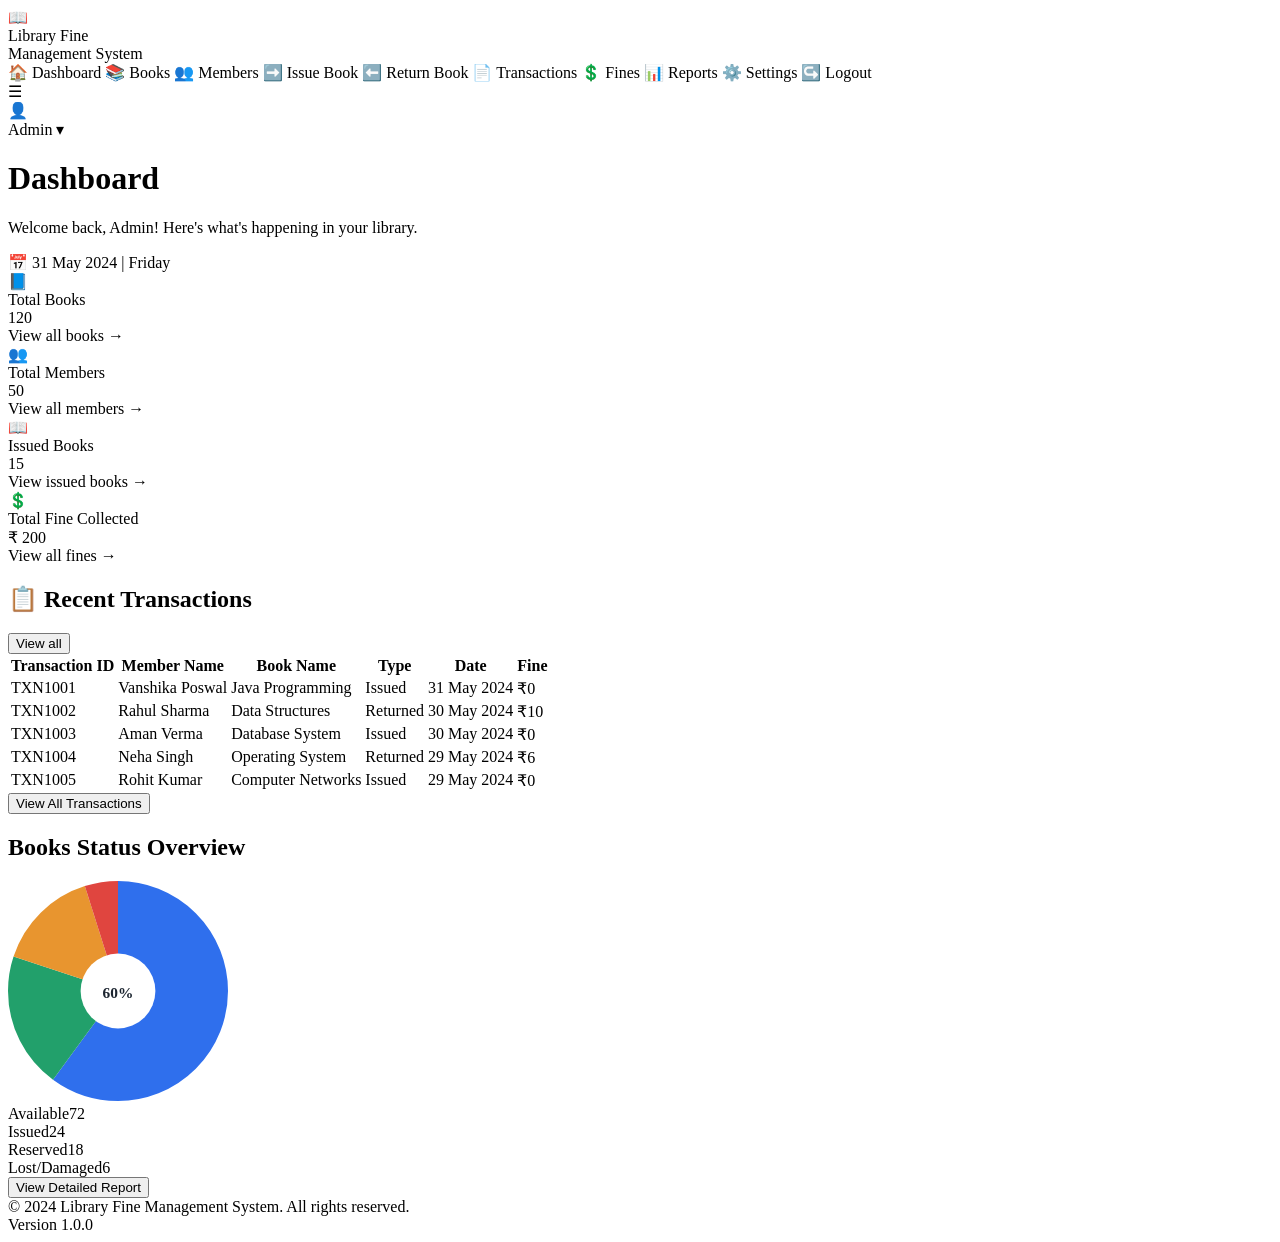
==== Library-fine-calculation-system/frontend/index.html @ 7351ac3e "frontend index file" ====
<!DOCTYPE html>
<html lang="en">
<head>
    <meta charset="UTF-8">
    <meta name="viewport" content="width=device-width, initial-scale=1.0">
    <title>Library Fine Management System - Dashboard</title>
    <link rel="stylesheet" href="Library-fine-calculation-system/frontend/css/styles.css">
</head>
<body>

<aside class="sidebar">
    <div class="brand">
        <span class="brand-icon">📖</span>
        <div class="brand-text">
            <div class="title">Library Fine</div>
            <div class="subtitle">Management System</div>
        </div>
    </div>
    <nav>
        <a class="nav-item active"><span class="nav-icon">🏠</span> Dashboard</a>
        <a class="nav-item"><span class="nav-icon">📚</span> Books</a>
        <a class="nav-item"><span class="nav-icon">👥</span> Members</a>
        <a class="nav-item"><span class="nav-icon">➡️</span> Issue Book</a>
        <a class="nav-item"><span class="nav-icon">⬅️</span> Return Book</a>
        <a class="nav-item"><span class="nav-icon">📄</span> Transactions</a>
        <a class="nav-item"><span class="nav-icon">💲</span> Fines</a>
        <a class="nav-item"><span class="nav-icon">📊</span> Reports</a>
        <a class="nav-item"><span class="nav-icon">⚙️</span> Settings</a>
        <a class="nav-item"><span class="nav-icon">↪️</span> Logout</a>
    </nav>
</aside>

<div class="main">
    <div class="topbar">
        <div class="hamburger">☰</div>
        <div class="admin">
            <div class="avatar">👤</div>
            Admin <span>▾</span>
        </div>
    </div>

    <div class="content">
        <div class="page-header">
            <div>
                <h1>Dashboard</h1>
                <p>Welcome back, Admin! Here's what's happening in your library.</p>
            </div>
            <div class="date-badge">📅 31 May 2024 | Friday</div>
        </div>

        <div class="stats-grid">
            <div class="stat-card">
                <div class="stat-top">
                    <div class="stat-icon blue">📘</div>
                    <div>
                        <div class="stat-label">Total Books</div>
                        <div class="stat-value">120</div>
                    </div>
                </div>
                <a class="stat-link blue">View all books <span>→</span></a>
            </div>

            <div class="stat-card">
                <div class="stat-top">
                    <div class="stat-icon green">👥</div>
                    <div>
                        <div class="stat-label">Total Members</div>
                        <div class="stat-value">50</div>
                    </div>
                </div>
                <a class="stat-link green">View all members <span>→</span></a>
            </div>

            <div class="stat-card">
                <div class="stat-top">
                    <div class="stat-icon orange">📖</div>
                    <div>
                        <div class="stat-label">Issued Books</div>
                        <div class="stat-value">15</div>
                    </div>
                </div>
                <a class="stat-link orange">View issued books <span>→</span></a>
            </div>

            <div class="stat-card">
                <div class="stat-top">
                    <div class="stat-icon purple">💲</div>
                    <div>
                        <div class="stat-label">Total Fine Collected</div>
                        <div class="stat-value">₹ 200</div>
                    </div>
                </div>
                <a class="stat-link purple">View all fines <span>→</span></a>
            </div>
        </div>

        <div class="bottom-grid">
            <div class="panel">
                <div class="panel-header">
                    <h2>📋 Recent Transactions</h2>
                    <button class="view-all-btn">View all</button>
                </div>
                <table>
                    <thead>
                    <tr>
                        <th>Transaction ID</th>
                        <th>Member Name</th>
                        <th>Book Name</th>
                        <th>Type</th>
                        <th>Date</th>
                        <th>Fine</th>
                    </tr>
                    </thead>
                    <tbody>
                    <tr>
                        <td>TXN1001</td><td>Vanshika Poswal</td><td>Java Programming</td>
                        <td><span class="badge issued">Issued</span></td><td>31 May 2024</td><td>₹0</td>
                    </tr>
                    <tr>
                        <td>TXN1002</td><td>Rahul Sharma</td><td>Data Structures</td>
                        <td><span class="badge returned">Returned</span></td><td>30 May 2024</td><td>₹10</td>
                    </tr>
                    <tr>
                        <td>TXN1003</td><td>Aman Verma</td><td>Database System</td>
                        <td><span class="badge issued">Issued</span></td><td>30 May 2024</td><td>₹0</td>
                    </tr>
                    <tr>
                        <td>TXN1004</td><td>Neha Singh</td><td>Operating System</td>
                        <td><span class="badge returned">Returned</span></td><td>29 May 2024</td><td>₹6</td>
                    </tr>
                    <tr>
                        <td>TXN1005</td><td>Rohit Kumar</td><td>Computer Networks</td>
                        <td><span class="badge issued">Issued</span></td><td>29 May 2024</td><td>₹0</td>
                    </tr>
                    </tbody>
                </table>
                <div class="table-footer">
                    <button class="outline-btn">View All Transactions</button>
                </div>
            </div>

            <div class="panel">
                <div class="panel-header">
                    <h2>Books Status Overview</h2>
                </div>
                <div class="donut-wrap">
                    <div class="donut">
                        <svg viewBox="0 0 100 100" width="220" height="220">
                            <!-- Available 60% blue, Issued 20% green, Reserved 15% orange, Lost/Damaged 5% red -->
                            <circle r="25" cx="50" cy="50" fill="transparent"
                                    stroke="#2f6fed" stroke-width="50"
                                    stroke-dasharray="94.2 157"
                                    transform="rotate(-90 50 50)"/>
                            <circle r="25" cx="50" cy="50" fill="transparent"
                                    stroke="#22a06b" stroke-width="50"
                                    stroke-dasharray="31.4 157"
                                    stroke-dashoffset="-94.2"
                                    transform="rotate(-90 50 50)"/>
                            <circle r="25" cx="50" cy="50" fill="transparent"
                                    stroke="#e8952f" stroke-width="50"
                                    stroke-dasharray="23.55 157"
                                    stroke-dashoffset="-125.6"
                                    transform="rotate(-90 50 50)"/>
                            <circle r="25" cx="50" cy="50" fill="transparent"
                                    stroke="#e0453f" stroke-width="50"
                                    stroke-dasharray="7.85 157"
                                    stroke-dashoffset="-149.15"
                                    transform="rotate(-90 50 50)"/>
                            <circle r="17" cx="50" cy="50" fill="#fff"/>
                            <text x="50" y="53" text-anchor="middle" font-size="7" fill="#1c2530" font-weight="700">60%</text>
                        </svg>
                    </div>
                    <div class="legend">
                        <div class="legend-item"><span class="legend-dot" style="background:#2f6fed"></span><span class="label">Available</span><span class="num">72</span></div>
                        <div class="legend-item"><span class="legend-dot" style="background:#22a06b"></span><span class="label">Issued</span><span class="num">24</span></div>
                        <div class="legend-item"><span class="legend-dot" style="background:#e8952f"></span><span class="label">Reserved</span><span class="num">18</span></div>
                        <div class="legend-item"><span class="legend-dot" style="background:#e0453f"></span><span class="label">Lost/Damaged</span><span class="num">6</span></div>
                    </div>
                </div>
                <div class="table-footer">
                    <button class="outline-btn">View Detailed Report</button>
                </div>
            </div>
        </div>
    </div>

    <footer>
        <div>© 2024 Library Fine Management System. All rights reserved.</div>
        <div>Version 1.0.0</div>
    </footer>
</div>

</body>
</html>
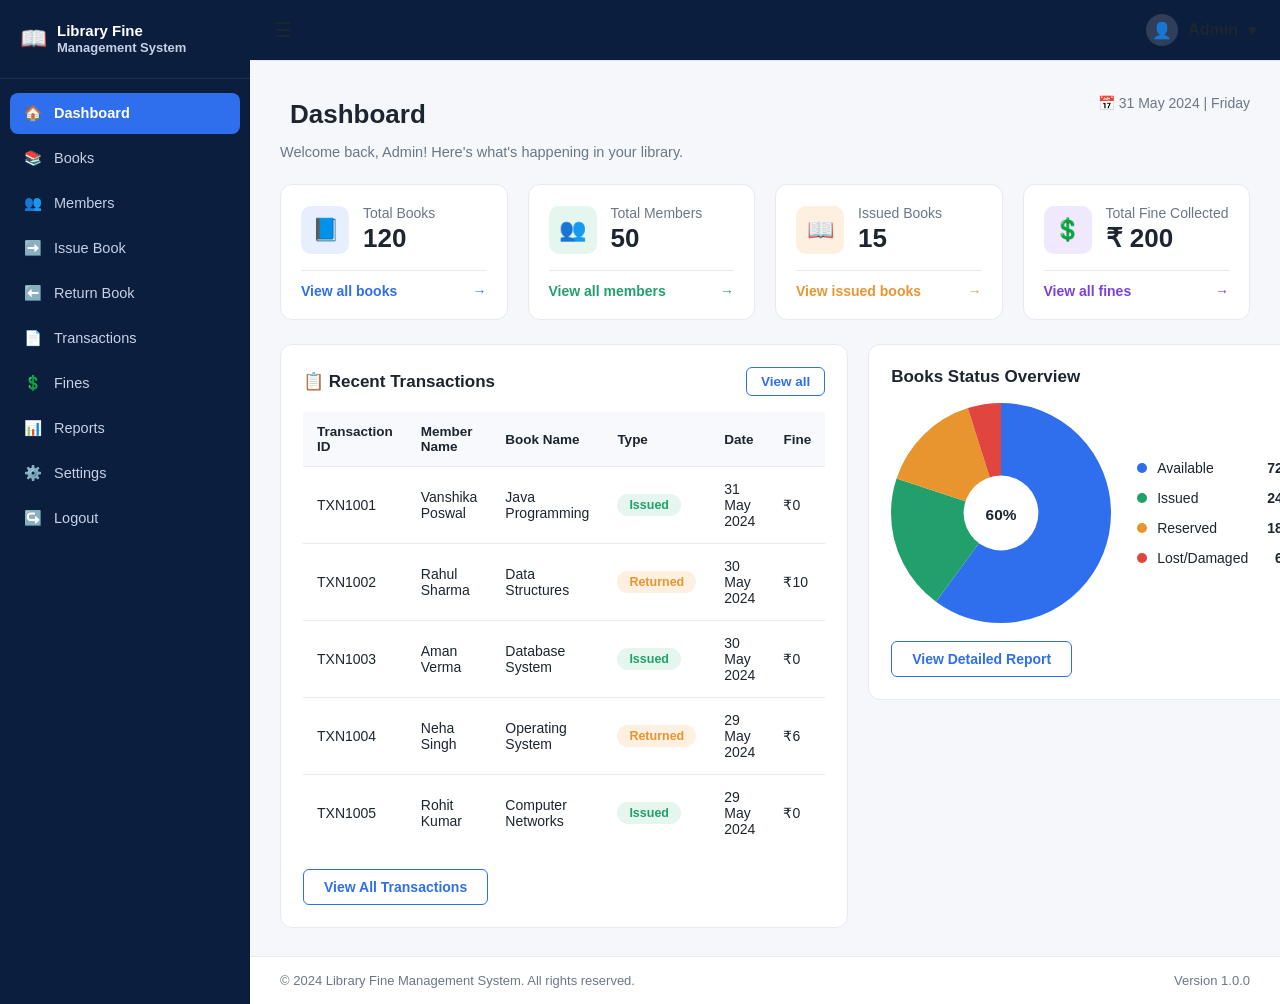
==== commit 3227491b: "index page and book page created" ====
--- a/Library-fine-calculation-system/frontend/index.html
+++ b/Library-fine-calculation-system/frontend/index.html
@@ -4,7 +4,7 @@
     <meta charset="UTF-8">
     <meta name="viewport" content="width=device-width, initial-scale=1.0">
     <title>Library Fine Management System - Dashboard</title>
-    <link rel="stylesheet" href="Library-fine-calculation-system/frontend/css/styles.css">
+    <link rel="stylesheet" href="css/styles.css">
 </head>
 <body>
 
@@ -57,7 +57,7 @@
                         <div class="stat-value">120</div>
                     </div>
                 </div>
-                <a class="stat-link blue">View all books <span>→</span></a>
+                <a class="stat-link blue" href="books.html">View all books <span>→</span></a>
             </div>
 
             <div class="stat-card">
@@ -68,7 +68,7 @@
                         <div class="stat-value">50</div>
                     </div>
                 </div>
-                <a class="stat-link green">View all members <span>→</span></a>
+                <a class="stat-link green" href="members.html">View all members <span>→</span></a>
             </div>
 
             <div class="stat-card">
@@ -79,7 +79,7 @@
                         <div class="stat-value">15</div>
                     </div>
                 </div>
-                <a class="stat-link orange">View issued books <span>→</span></a>
+                <a class="stat-link orange" href="issue-book.html">View issued books <span>→</span></a>
             </div>
 
             <div class="stat-card">
@@ -90,7 +90,7 @@
                         <div class="stat-value">₹ 200</div>
                     </div>
                 </div>
-                <a class="stat-link purple">View all fines <span>→</span></a>
+                <a class="stat-link purple" href="fine.html">View all fines <span>→</span></a>
             </div>
         </div>
 
@@ -135,7 +135,7 @@
                     </tbody>
                 </table>
                 <div class="table-footer">
-                    <button class="outline-btn">View All Transactions</button>
+                    <button class="outline-btn1">View All Transactions</button>
                 </div>
             </div>
 
@@ -178,7 +178,7 @@
                     </div>
                 </div>
                 <div class="table-footer">
-                    <button class="outline-btn">View Detailed Report</button>
+                    <button class="outline-btn1">View Detailed Report</button>
                 </div>
             </div>
         </div>
--- a/Library-fine-calculation-system/frontend/css/styles.css
+++ b/Library-fine-calculation-system/frontend/css/styles.css
@@ -0,0 +1,456 @@
+:root{
+    --navy:#0b1e3d;
+    --navy-active:#14336b;
+    --blue:#2f6fed;
+    --blue-light:#e7effe;
+    --blue-dark:#1d54c9;
+    --yellow:#f0ad2e;
+    --yellow-dark:#d99a1f;
+    --green:#22a06b;
+    --green-light:#e4f6ee;
+    --orange:#e8952f;
+    --orange-light:#fdf0e0;
+    --purple:#7a3fe0;
+    --purple-light:#f0e8fd;
+    --red:#e0453f;
+    --red-dark:#c53832;
+    --text-dark:#1c2530;
+    --text-muted:#6b7787;
+    --border:#e6e9ef;
+    --bg:#f5f7fb;
+    --required:#e0453f;
+}
+*{box-sizing:border-box;margin:0;padding:0;}
+body{
+    font-family:'Segoe UI', Roboto, Helvetica, Arial, sans-serif;
+    background:var(--bg);
+    color:var(--text-dark);
+    display:flex;
+    min-height:100vh;
+}
+
+/* Sidebar */
+.sidebar{
+    width:250px;
+    background:var(--navy);
+    color:#fff;
+    display:flex;
+    flex-direction:column;
+    flex-shrink:0;
+}
+.brand{
+    display:flex;
+    align-items:center;
+    gap:12px;
+    padding:22px 20px;
+    border-bottom:1px solid rgba(255,255,255,0.08);
+}
+.brand-icon{font-size:26px;}
+.brand-text{line-height:1.2;}
+.brand-text .title{font-weight:700;font-size:15px;}
+.brand-text .subtitle{font-size:13px;color:#c6d0e6;}
+
+nav{padding:14px 10px;flex:1;}
+.nav-item{
+    display:flex;
+    align-items:center;
+    gap:12px;
+    padding:12px 14px;
+    border-radius:8px;
+    color:#c6d0e6;
+    text-decoration:none;
+    font-size:14.5px;
+    margin-bottom:4px;
+    cursor:pointer;
+    transition:background 0.15s ease;
+}
+.nav-item:hover{background:rgba(255,255,255,0.06);}
+.nav-item.active{
+    background:var(--blue);
+    color:#fff;
+    font-weight:600;
+}
+.nav-icon{width:18px;text-align:center;}
+
+/* Main */
+.main{flex:1;display:flex;flex-direction:column;min-width:0;}
+.topbar{
+    display: flex;
+    align-items: center;
+    justify-content: space-between;
+    background: #b5b6b7; /* Light gray header background */
+    padding: 16px 30px;
+    border-bottom: 1px solid var(--border, #e0e0e0); /* Fallback border color */
+}
+.hamburger{font-size:20px;cursor:pointer;color:var(--text-dark);}
+.admin{
+    display:flex;
+    align-items:center;
+    gap:10px;
+    font-weight:600;
+    color:var(--text-dark);
+    cursor:pointer;
+}
+.avatar{
+    width:34px;height:34px;border-radius:50%;
+    background:var(--blue);
+    display:flex;align-items:center;justify-content:center;
+    color:#fff;font-size:18px;
+}
+
+.content{padding:28px 30px;}
+
+.page-header{
+    display:flex;
+    justify-content:space-between;
+    align-items:flex-start;
+    margin-bottom:24px;
+    flex-wrap:wrap;
+    gap:10px;
+}
+.page-header h1{font-size:26px;margin-bottom:4px;padding-left:10px;padding-top:10px;}
+.page-header p{color:var(--text-muted);font-size:14.5px;padding-right:10px;padding-top:10px;}
+.date-badge{
+    display:flex;align-items:center;gap:8px;
+    color:var(--text-muted);
+    font-size:14px;
+    padding-top:6px;
+}
+
+/* Stat cards */
+.stats-grid{
+    display:grid;
+    grid-template-columns:repeat(4, 1fr);
+    gap:20px;
+    margin-bottom:24px;
+}
+.stat-card{
+    background:#fff;
+    border:1px solid var(--border);
+    border-radius:12px;
+    padding:20px;
+}
+.stat-top{display:flex;align-items:center;gap:14px;margin-bottom:16px;}
+.stat-icon{
+    width:48px;height:48px;border-radius:10px;
+    display:flex;align-items:center;justify-content:center;
+    font-size:22px;
+    flex-shrink:0;
+}
+.stat-icon.blue{background:var(--blue-light);}
+.stat-icon.green{background:var(--green-light);}
+.stat-icon.orange{background:var(--orange-light);}
+.stat-icon.purple{background:var(--purple-light);}
+.stat-label{color:var(--text-muted);font-size:14px;margin-bottom:2px;}
+.stat-value{font-size:26px;font-weight:700;}
+.stat-link{
+    display:flex;align-items:center;justify-content:space-between;
+    font-size:14px;font-weight:600;text-decoration:none;
+    padding-top:12px;border-top:1px solid var(--border);
+}
+.stat-link.blue{color:var(--blue);}
+.stat-link.green{color:var(--green);}
+.stat-link.orange{color:var(--orange);}
+.stat-link.purple{color:var(--purple);}
+
+/* Bottom grid */
+.bottom-grid{
+    display:grid;
+    grid-template-columns:2fr 1fr;
+    gap:20px;
+    align-items:start;
+}
+.panel{
+    background:#fff;
+    border:1px solid var(--border);
+    border-radius:12px;
+    padding:22px;
+}
+.panel-title{font-size:17px;font-weight:600;margin-bottom:16px;}
+.panel-header{
+    display:flex;justify-content:space-between;align-items:center;
+    margin-bottom:16px;
+}
+.panel-header h2{font-size:17px;display:flex;align-items:center;gap:8px;}
+.view-all-btn{
+    border:1px solid var(--blue);
+    color:var(--blue);
+    background:#fff;
+    padding:6px 14px;
+    border-radius:6px;
+    font-size:13.5px;
+    font-weight:600;
+    cursor:pointer;
+}
+
+table{width:100%;border-collapse:collapse;}
+thead th{
+    text-align:left;
+    font-size:13.5px;
+    color:var(--text-muted);
+    font-weight:600;
+    padding:8px 10px;
+    border-bottom:1px solid var(--border);
+}
+tbody td{
+    padding:14px 10px;
+    font-size:14px;
+    border-bottom:1px solid var(--border);
+}
+tbody tr:last-child td{border-bottom:none;}
+
+.badge{
+    display:inline-block;
+    padding:4px 12px;
+    border-radius:14px;
+    font-size:12.5px;
+    font-weight:600;
+}
+.badge.issued{background:var(--green-light);color:var(--green);}
+.badge.returned{background:var(--orange-light);color:var(--orange);}
+
+.table-footer{
+    display:flex;justify-content:center;margin-top:18px;
+}
+.outline-btn1{
+    border:1px solid var(--blue);
+    color:var(--blue);
+    background:#fff;
+    padding:9px 20px;
+    border-radius:6px;
+    font-size:14px;
+    font-weight:600;
+    cursor:pointer;
+}
+
+.outline-btn2{
+    border:none;
+    background:#fff;
+    padding:9px 20px;
+    font-size:14px;
+    font-weight:600;
+    cursor:pointer;
+}
+
+/* Donut chart */
+.donut-wrap{
+    display:flex;
+    align-items:center;
+    gap:26px;
+    justify-content:center;
+    margin-bottom:10px;
+}
+.donut{position:relative;width:220px;height:220px;}
+.legend{display:flex;flex-direction:column;gap:14px;}
+.legend-item{display:flex;align-items:center;gap:10px;font-size:14px;}
+.legend-dot{width:10px;height:10px;border-radius:50%;flex-shrink:0;}
+.legend-item .label{color:var(--text-dark);min-width:100px;}
+.legend-item .num{color:var(--text-dark);font-weight:600;margin-left:auto;}
+
+footer{
+    display:flex;justify-content:space-between;
+    padding:16px 30px;
+    color:var(--text-muted);
+    font-size:13px;
+    border-top:1px solid var(--border);
+    background:#fff;
+}
+
+@media (max-width:1100px){
+    .stats-grid{grid-template-columns:repeat(2,1fr);}
+    .bottom-grid{grid-template-columns:1fr;}
+}
+@media (max-width:700px){
+    .sidebar{display:none;}
+    .stats-grid{grid-template-columns:1fr;}
+}
+
+
+
+
+/* books page */
+
+
+
+/* Topbar */
+.topbar{
+  display:flex;
+  align-items:center;
+  justify-content:space-between;
+  background:var(--navy);
+  color:#fff;
+  padding:14px 24px;
+}
+.topbar-left{display:flex;align-items:center;gap:16px;}
+.hamburger{font-size:20px;cursor:pointer;}
+.brand{display:flex;align-items:center;gap:10px;font-size:19px;font-weight:700;}
+.brand-icon{font-size:22px;}
+.admin{
+  display:flex;align-items:center;gap:10px;
+  font-weight:600;cursor:pointer;
+}
+.avatar{
+  width:32px;height:32px;border-radius:50%;
+  background:rgba(255,255,255,0.15);
+  display:flex;align-items:center;justify-content:center;
+  font-size:16px;
+}
+ 
+/* Layout */
+.layout{display:flex;min-height:calc(100vh - 58px);}
+
+
+/* Add Book form */
+.form-grid{
+  display:grid;
+  grid-template-columns:repeat(5, 1fr);
+  gap:18px;
+  margin-bottom:18px;
+}
+.form-group label{
+  display:block;
+  font-size:14px;
+  font-weight:600;
+  margin-bottom:8px;
+}
+.required{color:var(--required);}
+.form-group input,
+.form-group select{
+  width:100%;
+  padding:10px 12px;
+  border:1px solid var(--border);
+  border-radius:6px;
+  font-size:14px;
+  color:var(--text-dark);
+  background:#fff;
+}
+.form-group input::placeholder{color:#a5adb9;}
+.form-group input:focus,
+.form-group select:focus{
+  outline:none;
+  border-color:var(--blue);
+}
+ 
+.btn{
+  border:none;
+  border-radius:6px;
+  padding:11px 20px;
+  font-size:14.5px;
+  font-weight:600;
+  cursor:pointer;
+  display:inline-flex;
+  align-items:center;
+  gap:8px;
+}
+.btn-primary{
+    background:var(--blue);color:#f5f5f7;
+    transition: transform 0.2s ease, box-shadow 0.2s ease; /* Smooth animation */
+}
+.btn-primary:hover{background:var(--blue-dark, #1e4ed8);
+    transform: scale(1.05); /* Slightly lift the button */
+    box-shadow: 0 4px 6px rgba(0, 0, 0, 0.1); /* Add a subtle shadow */
+}
+.btn-green{background:var(--green);color:#fff;
+    transition: transform 0.2s ease, box-shadow 0.2s ease; /* Smooth animation */
+}
+.btn-green:hover{background:var(--green-dark, #1e7e4b);
+    transform: scale(1.05);
+    box-shadow: 0 4px 6px rgba(0, 0, 0, 0.1);
+}
+ 
+/* Book list */
+.list-toolbar{
+  display:flex;
+  gap:14px;
+  align-items:center;
+  margin-bottom:20px;
+  flex-wrap:wrap;
+}
+.search-input{
+  flex:1;
+  min-width:220px;
+  position:relative;
+}
+.search-input input{
+  width:100%;
+  padding:10px 12px 10px 38px;
+  border:1px solid var(--border);
+  border-radius:6px;
+  font-size:14px;
+}
+.search-input .icon{
+  position:absolute;
+  left:12px;top:50%;
+  transform:translateY(-50%);
+  color:var(--text-muted);
+}
+.filter-select{
+  padding:10px 12px;
+  border:1px solid var(--border);
+  border-radius:6px;
+  font-size:14px;
+  min-width:170px;
+}
+.btn-refresh{margin-left:auto;}
+ 
+/* Table */
+table{width:100%;border-collapse:collapse;}
+thead th{
+  text-align:left;
+  font-size:13.5px;
+  font-weight:700;
+  color:var(--text-dark);
+  background:#f7f9fc;
+  padding:12px 14px;
+  border-bottom:1px solid var(--border);
+}
+tbody td{
+  padding:14px;
+  font-size:14px;
+  border-bottom:1px solid var(--border);
+  vertical-align:middle;
+}
+tbody tr:last-child td{border-bottom:none;}
+ 
+.action-btns{display:flex;gap:8px;}
+.btn-edit{background:var(--yellow);color:#fff;padding:7px 14px;font-size:13.5px;}
+.btn-edit:hover{background:var(--yellow-dark);}
+.btn-delete{background:var(--red);color:#fff;padding:7px 14px;font-size:13.5px;}
+.btn-delete:hover{background:var(--red-dark);}
+
+/* Pagination */
+.table-footer{
+  display:flex;
+  justify-content:space-between;
+  align-items:center;
+  margin-top:18px;
+  flex-wrap:wrap;
+  gap:12px;
+}
+.results-info{color:var(--text-muted);font-size:14px;}
+.pagination{display:flex;gap:8px;}
+.page-btn{
+  border:1px solid var(--border);
+  background:#fff;
+  color:var(--text-dark);
+  padding:8px 14px;
+  border-radius:6px;
+  font-size:14px;
+  cursor:pointer;
+}
+.page-btn:hover{background:#6191f1;}
+.page-btn.active{
+  background:var(--blue);
+  color:#fff;
+  border-color:var(--blue);
+}
+.page-btn.dots{cursor:default;border:none;background:transparent;}
+ 
+@media (max-width:1100px){
+  .form-grid{grid-template-columns:repeat(2,1fr);}
+}
+@media (max-width:700px){
+  .sidebar{display:none;}
+  .form-grid{grid-template-columns:1fr;}
+}
+ 
